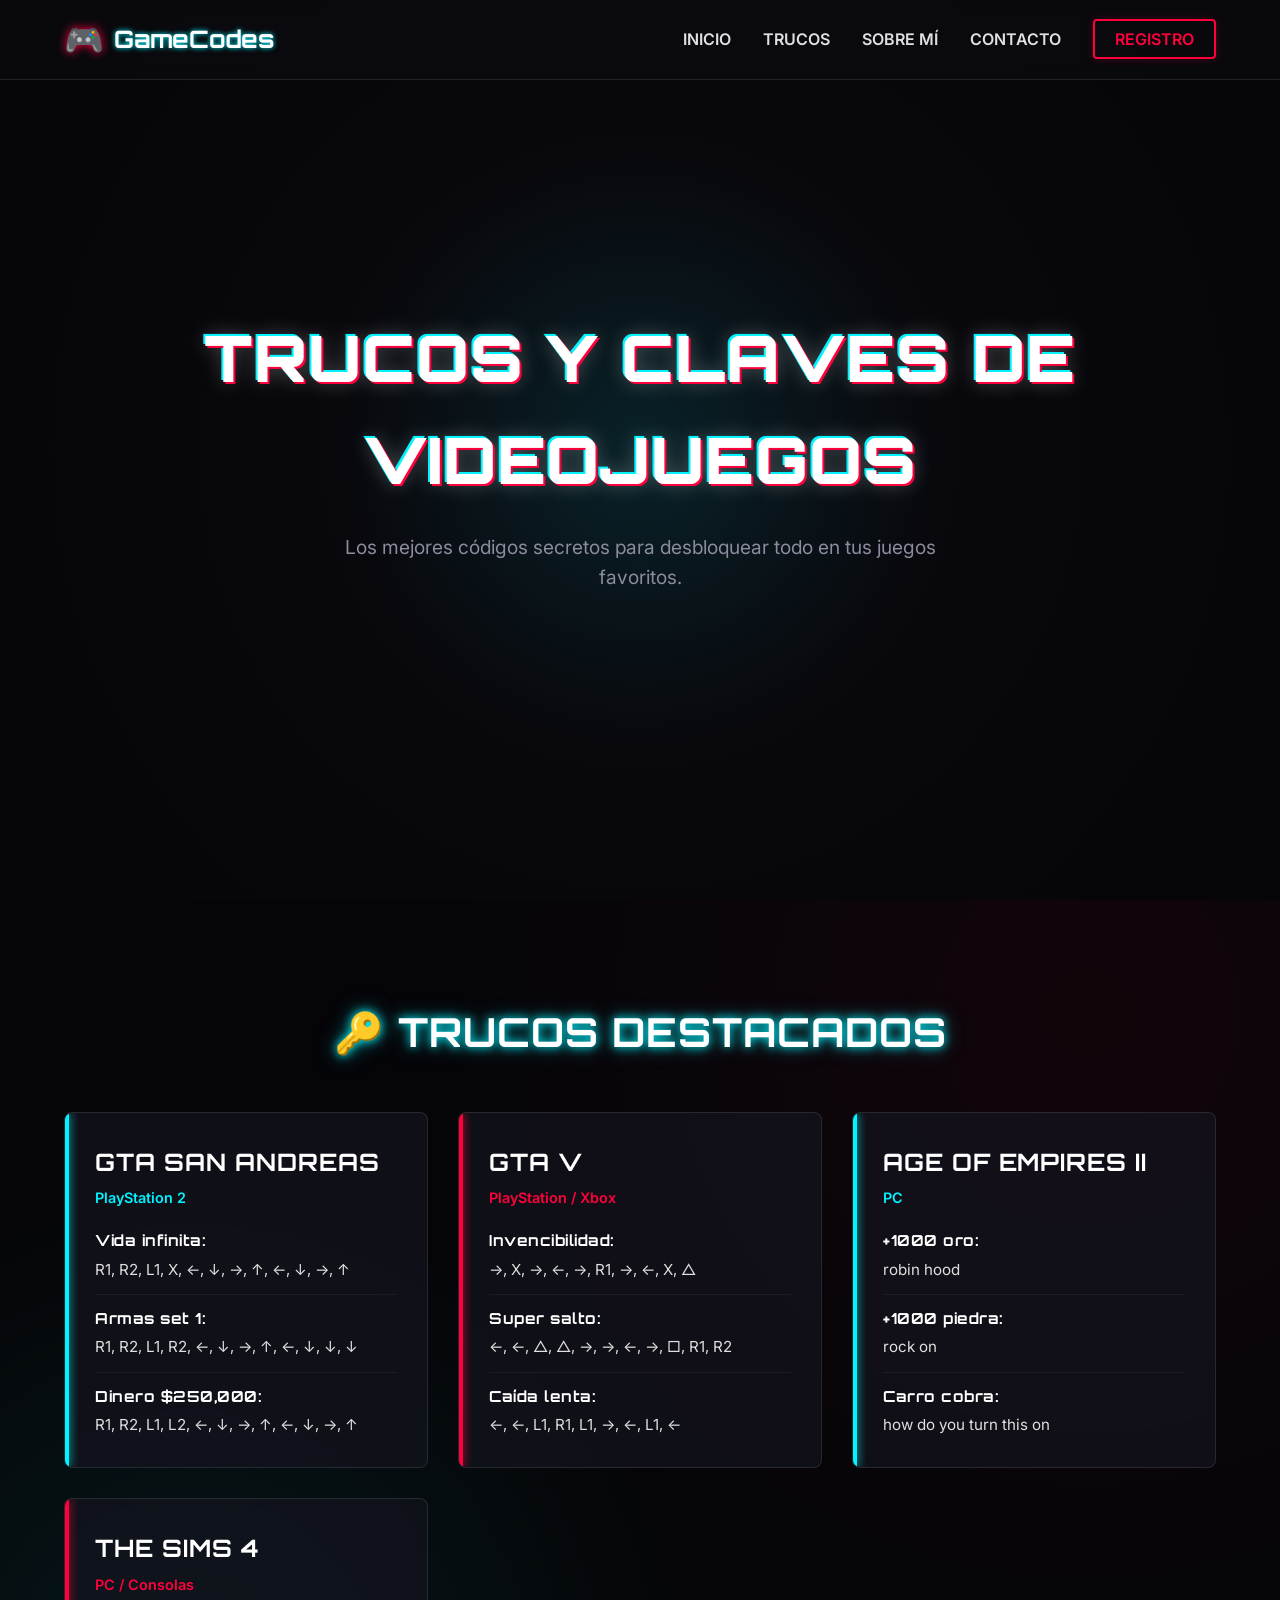
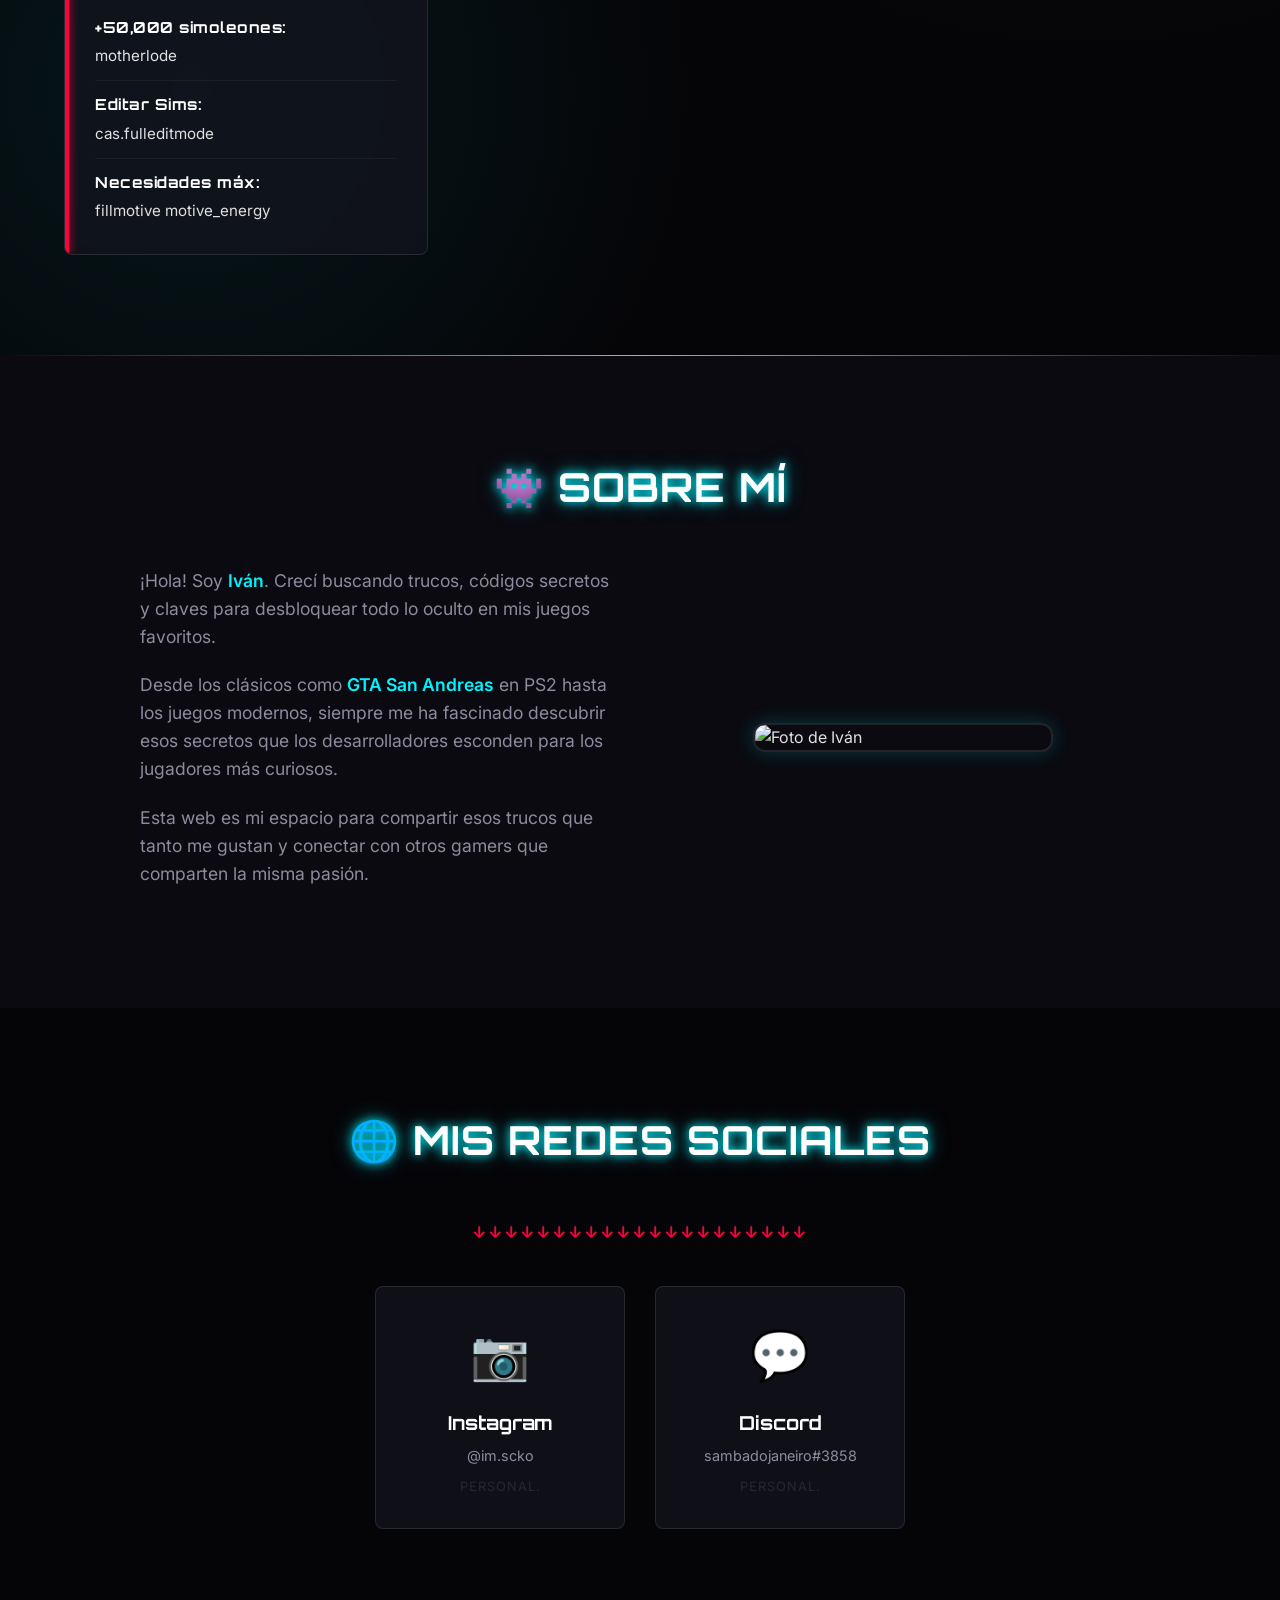
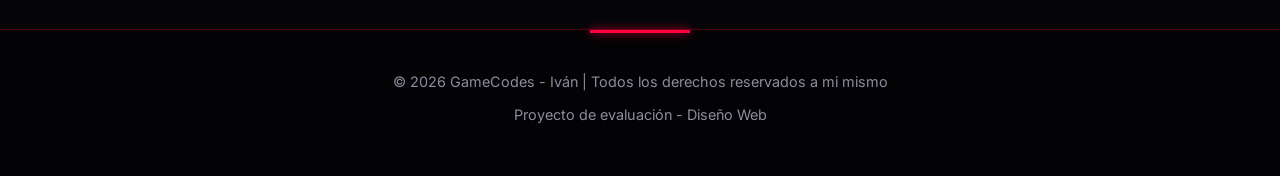
==== index.html @ 291d7704 "21-04-26" ====
<!DOCTYPE html>
<html lang="es">

<head>
    <!-- Metadatos del documento -->
    <meta charset="UTF-8">
    <meta name="viewport" content="width=device-width, initial-scale=1.0">
    <title>GameCodes | Trucos y Claves de Videojuegos - 2026</title>
    
    <!-- Google Fonts: Orbitron & Inter -->
    <link rel="preconnect" href="https://fonts.googleapis.com">
    <link rel="preconnect" href="https://fonts.gstatic.com" crossorigin>
    <link href="https://fonts.googleapis.com/css2?family=Inter:wght@300;400;600&family=Orbitron:wght@500;700;900&display=swap" rel="stylesheet">
    
    <!-- Ícono de la pestaña del navegador (favicon) -->
    <link rel="icon" href="imagenes/iconos o logo/hackerman.ico">
    <!-- Enlace a la hoja de estilos CSS -->
    <link rel="stylesheet" href="css/styles.css">
</head>

<body>

    <!-- ============ ENCABEZADO ============ -->
    <header>
        <a href="#inicio" class="logo">
            <span class="logo-icon">&#127918;</span> <!-- Emoji de control de videojuegoaaaaa -->
            <span class="logo-texto">GameCodes</span>
        </a>

        <!-- Menú de navegación -->
        <nav>
            <ul>
                <li><a href="#inicio">Inicio</a></li>
                <li><a href="#trucos">Trucos</a></li>
                <li><a href="#sobre-mi">Sobre Mí</a></li>
                <li><a href="#redes">Contacto</a></li>
                <li><a href="registro.html" class="boton-registro">Registro</a></li>
            </ul>
        </nav>
    </header>

    <!-- ============ SECCIÓN PRINCIPAL / BANNER ============ -->
    <main>

        <section id="inicio" class="banner">
            <h1>Trucos y Claves de Videojuegos</h1>
            <p>Los mejores códigos secretos para desbloquear todo en tus juegos favoritos.</p>
        </section>

        <!-- ============ SECCIÓN DE TRUCOS ============ -->
        <section id="trucos" class="trucos">
            <h2>&#128273; Trucos Destacados</h2> <!-- Emoji de llave -->

            <div class="trucos-grid">

                <!-- Tarjeta de truco 1 -->
                <article class="tarjeta-truco">
                    <h3>GTA San Andreas</h3>
                    <p class="plataforma">PlayStation 2</p>
                    <ul class="lista-trucos">
                        <li><strong>Vida infinita:</strong> R1, R2, L1, X, ←, ↓, →, ↑, ←, ↓, →, ↑</li>
                        <li><strong>Armas set 1:</strong> R1, R2, L1, R2, ←, ↓, →, ↑, ←, ↓, ↓, ↓</li>
                        <li><strong>Dinero $250,000:</strong> R1, R2, L1, L2, ←, ↓, →, ↑, ←, ↓, →, ↑</li>
                    </ul>
                </article>

                <!-- Tarjeta de truco 2 -->
                <article class="tarjeta-truco">
                    <h3>GTA V</h3>
                    <p class="plataforma">PlayStation / Xbox</p>
                    <ul class="lista-trucos">
                        <li><strong>Invencibilidad:</strong> →, X, →, ←, →, R1, →, ←, X, △</li>
                        <li><strong>Super salto:</strong> ←, ←, △, △, →, →, ←, →, □, R1, R2</li>
                        <li><strong>Caída lenta:</strong> ←, ←, L1, R1, L1, →, ←, L1, ←</li>
                    </ul>
                </article>

                <!-- Tarjeta de truco 3 -->
                <article class="tarjeta-truco">
                    <h3>Age of Empires II</h3>
                    <p class="plataforma">PC</p>
                    <ul class="lista-trucos">
                        <li><strong>+1000 oro:</strong> robin hood</li>
                        <li><strong>+1000 piedra:</strong> rock on</li>
                        <li><strong>Carro cobra:</strong> how do you turn this on</li>
                    </ul>
                </article>

                <!-- Tarjeta de truco 4 -->
                <article class="tarjeta-truco">
                    <h3>The Sims 4</h3>
                    <p class="plataforma">PC / Consolas</p>
                    <ul class="lista-trucos">
                        <li><strong>+50,000 simoleones:</strong> motherlode</li>
                        <li><strong>Editar Sims:</strong> cas.fulleditmode</li>
                        <li><strong>Necesidades máx:</strong> fillmotive motive_energy</li>
                    </ul>
                </article>

            </div>
        </section>

        <!-- ============ SECCIÓN SOBRE MÍ ============ -->
        <section id="sobre-mi" class="sobre-mi">
            <h2>&#128126; Sobre Mí</h2> <!-- Emoji de alien -->
            <div class="sobre-mi-contenido">
                <!-- Texto a la izquierda -->
                <div class="sobre-mi-texto">
                    <p>
                        ¡Hola! Soy <strong>Iván</strong>. Crecí buscando trucos, códigos secretos y claves para desbloquear todo lo oculto
                        en mis juegos favoritos.
                    </p>
                    <p>
                        Desde los clásicos como <strong>GTA San Andreas</strong> en PS2 hasta los juegos modernos,
                        siempre me ha fascinado descubrir esos secretos que los desarrolladores
                        esconden para los jugadores más curiosos.
                    </p>
                    <p>
                        Esta web es mi espacio para compartir esos trucos que tanto me gustan
                        y conectar con otros gamers que comparten la misma pasión.
                    </p>
                </div>
                <!-- Imagen a la derecha -->
                <div class="sobre-mi-imagen">
                    <img src="imagenes/iconos o logo/Usuario-ROot.png" alt="Foto de Iván">
                </div>
            </div>
        </section>

        <!-- ============ SECCIÓN REDES SOCIALES ============ -->
        <section id="redes" class="redes">
            <h2>&#127760; Mis Redes Sociales</h2> <!-- Emoji de globo -->
            <p class="redes-descripcion">↓↓↓↓↓↓↓↓↓↓↓↓↓↓↓↓↓↓↓↓↓</p>

            <div class="redes-grid">

                <!-- Tarjeta Instagram -->
                <a href="https://www.instagram.com/im.scko/" class="red-tarjeta instagram">
                    <span class="red-icono">&#128247;</span> <!-- Emoji cámara -->
                    <span class="red-nombre">Instagram</span>
                    <span class="red-usuario">@im.scko</span>
                    <span class="red-detalle">Personal.</span>
                </a>

                <!-- Tarjeta Discord -->
                <a href="https://discord.gg/543536992106053643" class="red-tarjeta discord">
                    <span class="red-icono">&#128172;</span> <!-- Emoji burbuja chat -->
                    <span class="red-nombre">Discord</span>
                    <span class="red-usuario">sambadojaneiro#3858</span>
                    <span class="red-detalle">Personal.</span>
                </a>


            </div>
        </section>

    </main>

    <!-- ============ PIE DE PÁGINA ============ -->
    <footer>
        <p>&copy; 2026 GameCodes - Iván | Todos los derechos reservados a mi mismo</p>
        <p>Proyecto de evaluación - Diseño Web</p>
    </footer>

</body>

</html>
---- css/styles.css ----
/* ==========================================================================
   VARIABLES GLOBALES (PALETA CYBERPUNK)
   ========================================================================== */
:root {
    --bg-dark: #0a0a10;
    --bg-darker: #050508;
    --bg-card: rgba(20, 20, 30, 0.7);
    --border-color: rgba(255, 255, 255, 0.1);
    
    --neon-cyan: #00f3ff;
    --neon-magenta: #ff003c;
    
    --text-main: #e0e0e0;
    --text-muted: #8c8c9e;

    /* Fonts */
    --font-heading: 'Orbitron', sans-serif;
    --font-body: 'Inter', sans-serif;
}

/* ==========================================================================
   RESET BÁSICO
   ========================================================================== */
* {
    margin: 0;
    padding: 0;
    box-sizing: border-box;
}

html {
    scroll-behavior: smooth;
    font-size: 16px;
}

body {
    background-color: var(--bg-darker);
    background-image: 
        radial-gradient(circle at 15% 50%, rgba(0, 243, 255, 0.08), transparent 25%),
        radial-gradient(circle at 85% 30%, rgba(255, 0, 60, 0.05), transparent 25%);
    color: var(--text-main);
    font-family: var(--font-body);
    line-height: 1.6;
    overflow-x: hidden;
    position: relative;
    min-height: 100vh;
}

/* Efecto de difuminado oscuro en movimiento con hackerman.ico */
body::before {
    content: '';
    position: fixed;
    top: -50%; 
    left: -50%;
    width: 200%; 
    height: 200%;
    background-image: url('../imagenes/iconos o logo/hackerman.ico');
    background-size: 250px;
    background-repeat: repeat;
    /* Mayor visibilidad */
    opacity: 0.15;
    z-index: -1;
    pointer-events: none;
    /* Difuminado mucho más ligero, mayor brillo */
    filter: blur(0px) contrast(1.2) brightness(0.7);
    animation: hackermanMove 30s linear infinite;
}

@keyframes hackermanMove {
    0% { transform: translate(0, 0); }
    100% { transform: translate(10%, 10%); }
}

/* ==========================================================================
   TIPOGRAFÍA Y ELEMENTOS COMUNES
   ========================================================================== */
h1, h2, h3 {
    font-family: var(--font-heading);
    letter-spacing: 1px;
    text-transform: uppercase;
}

a {
    text-decoration: none;
    color: var(--text-main);
    transition: all 0.3s ease;
}

h2 {
    font-size: 2.5rem;
    color: #fff;
    text-align: center;
    margin-bottom: 3rem;
    text-shadow: 0 0 10px var(--neon-cyan), 0 0 20px rgba(0, 243, 255, 0.5);
}

/* ==========================================================================
   HEADER Y NAVEGACIÓN (GLASSMORPHISM)
   ========================================================================== */
header {
    position: fixed;
    top: 0;
    width: 100%;
    height: 80px;
    background: rgba(10, 10, 16, 0.8);
    backdrop-filter: blur(10px);
    -webkit-backdrop-filter: blur(10px);
    border-bottom: 1px solid var(--border-color);
    display: flex;
    justify-content: space-between;
    align-items: center;
    padding: 0 5%;
    z-index: 1000;
}

.logo {
    display: flex;
    align-items: center;
    gap: 10px;
}

.logo-icon {
    font-size: 2rem;
    filter: drop-shadow(0 0 5px var(--neon-magenta));
}

.logo-texto {
    font-family: var(--font-heading);
    font-size: 1.5rem;
    font-weight: 700;
    color: #fff;
    text-shadow: 0 0 5px var(--neon-cyan);
}

nav ul {
    list-style: none;
    display: flex;
    gap: 2rem;
    align-items: center;
}

nav a {
    font-weight: 600;
    font-size: 1rem;
    text-transform: uppercase;
    position: relative;
    padding: 5px 0;
}

nav a::after {
    content: '';
    position: absolute;
    bottom: 0;
    left: 0;
    width: 0%;
    height: 2px;
    background: var(--neon-cyan);
    transition: width 0.3s ease;
    box-shadow: 0 0 8px var(--neon-cyan);
}

nav a:hover::after {
    width: 100%;
}

nav a:hover {
    color: var(--neon-cyan);
    text-shadow: 0 0 5px rgba(0, 243, 255, 0.5);
}

.boton-registro {
    background: transparent;
    border: 2px solid var(--neon-magenta);
    padding: 8px 20px;
    border-radius: 4px;
    color: var(--neon-magenta);
    box-shadow: 0 0 10px rgba(255, 0, 60, 0.2);
}

.boton-registro::after {
    display: none;
}

.boton-registro:hover {
    background: var(--neon-magenta);
    color: #fff;
    box-shadow: 0 0 15px var(--neon-magenta), inset 0 0 10px rgba(255,255,255,0.5);
    text-shadow: none;
}

/* ==========================================================================
   BANNER DE INICIO (HERO)
   ========================================================================== */
.banner {
    height: 100vh;
    display: flex;
    flex-direction: column;
    justify-content: center;
    align-items: center;
    text-align: center;
    padding: 0 20px;
    background: radial-gradient(circle at center, var(--bg-dark) 0%, var(--bg-darker) 100%);
    position: relative;
    overflow: hidden;
}

.banner::before {
    content: '';
    position: absolute;
    top: 50%;
    left: 50%;
    transform: translate(-50%, -50%);
    width: 600px;
    height: 600px;
    background: radial-gradient(circle, rgba(0,243,255,0.1) 0%, transparent 70%);
    z-index: 0;
}

.banner h1 {
    font-size: 4rem;
    font-weight: 900;
    color: #fff;
    margin-bottom: 20px;
    z-index: 1;
    text-shadow: 2px 2px 0px var(--neon-magenta),
                 -2px -2px 0px var(--neon-cyan),
                 0 0 20px rgba(255,255,255,0.3);
}

.banner p {
    font-size: 1.2rem;
    color: var(--text-muted);
    max-width: 600px;
    z-index: 1;
}

/* ==========================================================================
   SECCIÓN: TRUCOS
   ========================================================================== */
.trucos {
    padding: 100px 5%;
}

.trucos-grid {
    display: grid;
    grid-template-columns: repeat(auto-fit, minmax(280px, 1fr));
    gap: 30px;
}

.tarjeta-truco {
    background: var(--bg-card);
    border: 1px solid var(--border-color);
    border-radius: 8px;
    padding: 30px;
    position: relative;
    overflow: hidden;
    transition: transform 0.3s ease, box-shadow 0.3s ease, border-color 0.3s ease;
    backdrop-filter: blur(5px);
}

.tarjeta-truco::before {
    content: '';
    position: absolute;
    top: 0;
    left: 0;
    width: 4px;
    height: 100%;
    background: var(--neon-cyan);
    box-shadow: 0 0 10px var(--neon-cyan);
    transition: width 0.3s ease;
    z-index: 0;
}

.tarjeta-truco:nth-child(even)::before {
    background: var(--neon-magenta);
    box-shadow: 0 0 10px var(--neon-magenta);
}

.tarjeta-truco:hover {
    transform: translateY(-5px);
    border-color: rgba(255,255,255,0.3);
    box-shadow: 0 10px 30px rgba(0,0,0,0.5);
}

.tarjeta-truco:hover::before {
    width: 100%;
    opacity: 0.05;
}

.tarjeta-truco h3 {
    font-size: 1.5rem;
    margin-bottom: 5px;
    color: #fff;
    position: relative;
    z-index: 1;
}

.tarjeta-truco .plataforma {
    font-size: 0.9rem;
    color: var(--neon-cyan);
    margin-bottom: 20px;
    font-weight: 600;
    position: relative;
    z-index: 1;
}

.tarjeta-truco:nth-child(even) .plataforma {
    color: var(--neon-magenta);
}

.lista-trucos {
    list-style: none;
    position: relative;
    z-index: 1;
}

.lista-trucos li {
    margin-bottom: 12px;
    font-size: 0.95rem;
    padding-bottom: 12px;
    border-bottom: 1px solid rgba(255,255,255,0.05);
}

.lista-trucos li:last-child {
    border-bottom: none;
    margin-bottom: 0;
    padding-bottom: 0;
}

.lista-trucos strong {
    color: #fff;
    display: block;
    margin-bottom: 4px;
    font-family: var(--font-heading);
    letter-spacing: 0.5px;
}

/* ==========================================================================
   SECCIÓN: SOBRE MÍ
   ========================================================================== */
.sobre-mi {
    padding: 100px 5%;
    background-color: var(--bg-dark);
    position: relative;
}

.sobre-mi::before {
    content: '';
    position: absolute;
    top: 0;
    left: 0;
    width: 100%;
    height: 1px;
    background: linear-gradient(90deg, transparent, var(--neon-cyan), transparent);
}

.sobre-mi-contenido {
    display: flex;
    align-items: center;
    gap: 50px;
    max-width: 1000px;
    margin: 0 auto;
}

.sobre-mi-texto {
    flex: 1;
}

.sobre-mi-texto p {
    margin-bottom: 20px;
    font-size: 1.1rem;
    color: var(--text-muted);
}

.sobre-mi-texto strong {
    color: var(--neon-cyan);
    font-weight: 600;
}

.sobre-mi-imagen {
    flex: 1;
    display: flex;
    justify-content: center;
}

.sobre-mi-imagen img {
    max-width: 100%;
    width: 300px;
    height: auto;
    border-radius: 12px;
    border: 2px solid var(--border-color);
    box-shadow: 0 0 20px rgba(0, 243, 255, 0.2);
    /* Neon glow effect */
    transition: transform 0.3s ease, box-shadow 0.3s ease;
}

.sobre-mi-imagen img:hover {
    transform: scale(1.02);
    box-shadow: 0 0 30px rgba(0, 243, 255, 0.5), 0 0 10px rgba(255, 0, 60, 0.3);
    border-color: var(--neon-cyan);
}

/* ==========================================================================
   SECCIÓN: REDES SOCIALES
   ========================================================================== */
.redes {
    padding: 100px 5%;
    text-align: center;
}

.redes-descripcion {
    color: var(--neon-magenta);
    margin-bottom: 40px;
    font-weight: 700;
    letter-spacing: 2px;
}

.redes-grid {
    display: flex;
    justify-content: center;
    gap: 30px;
    flex-wrap: wrap;
}

.red-tarjeta {
    background: var(--bg-card);
    border: 1px solid var(--border-color);
    padding: 30px;
    border-radius: 8px;
    width: 250px;
    display: flex;
    flex-direction: column;
    align-items: center;
    transition: all 0.3s ease;
    position: relative;
    overflow: hidden;
}

.red-tarjeta.instagram:hover {
    border-color: #E1306C;
    box-shadow: 0 0 20px rgba(225, 48, 108, 0.5);
    transform: translateY(-5px);
}

.red-tarjeta.discord:hover {
    border-color: #5865F2;
    box-shadow: 0 0 20px rgba(88, 101, 242, 0.5);
    transform: translateY(-5px);
}

.red-icono {
    font-size: 3rem;
    margin-bottom: 15px;
}

.red-nombre {
    font-family: var(--font-heading);
    font-size: 1.2rem;
    font-weight: 700;
    color: #fff;
    margin-bottom: 5px;
}

.red-usuario {
    font-size: 0.9rem;
    color: var(--text-muted);
    margin-bottom: 10px;
}

.red-detalle {
    font-size: 0.8rem;
    color: var(--border-color);
    text-transform: uppercase;
    letter-spacing: 1px;
}

/* ==========================================================================
   PIE DE PÁGINA (FOOTER)
   ========================================================================== */
footer {
    background-color: #030305;
    padding: 40px 20px;
    text-align: center;
    border-top: 1px solid rgba(255, 0, 60, 0.3);
    position: relative;
}

footer::before {
    content: '';
    position: absolute;
    top: 0;
    left: 50%;
    transform: translateX(-50%);
    width: 100px;
    height: 3px;
    background: var(--neon-magenta);
    box-shadow: 0 0 10px var(--neon-magenta);
}

footer p {
    color: var(--text-muted);
    font-size: 0.9rem;
    margin-bottom: 10px;
}

/* ==========================================================================
   RESPONSIVE
   ========================================================================== */
@media (max-width: 768px) {
    .banner h1 {
        font-size: 2.5rem;
    }
    
    nav ul {
        flex-wrap: wrap;
        justify-content: center;
        gap: 1rem;
        font-size: 0.9rem;
    }

    .sobre-mi-contenido {
        flex-direction: column;
        text-align: center;
    }
    
    header {
        flex-direction: column;
        height: auto;
        padding: 15px;
        gap: 15px;
    }
    
    body {
        padding-top: 150px;
    }
}
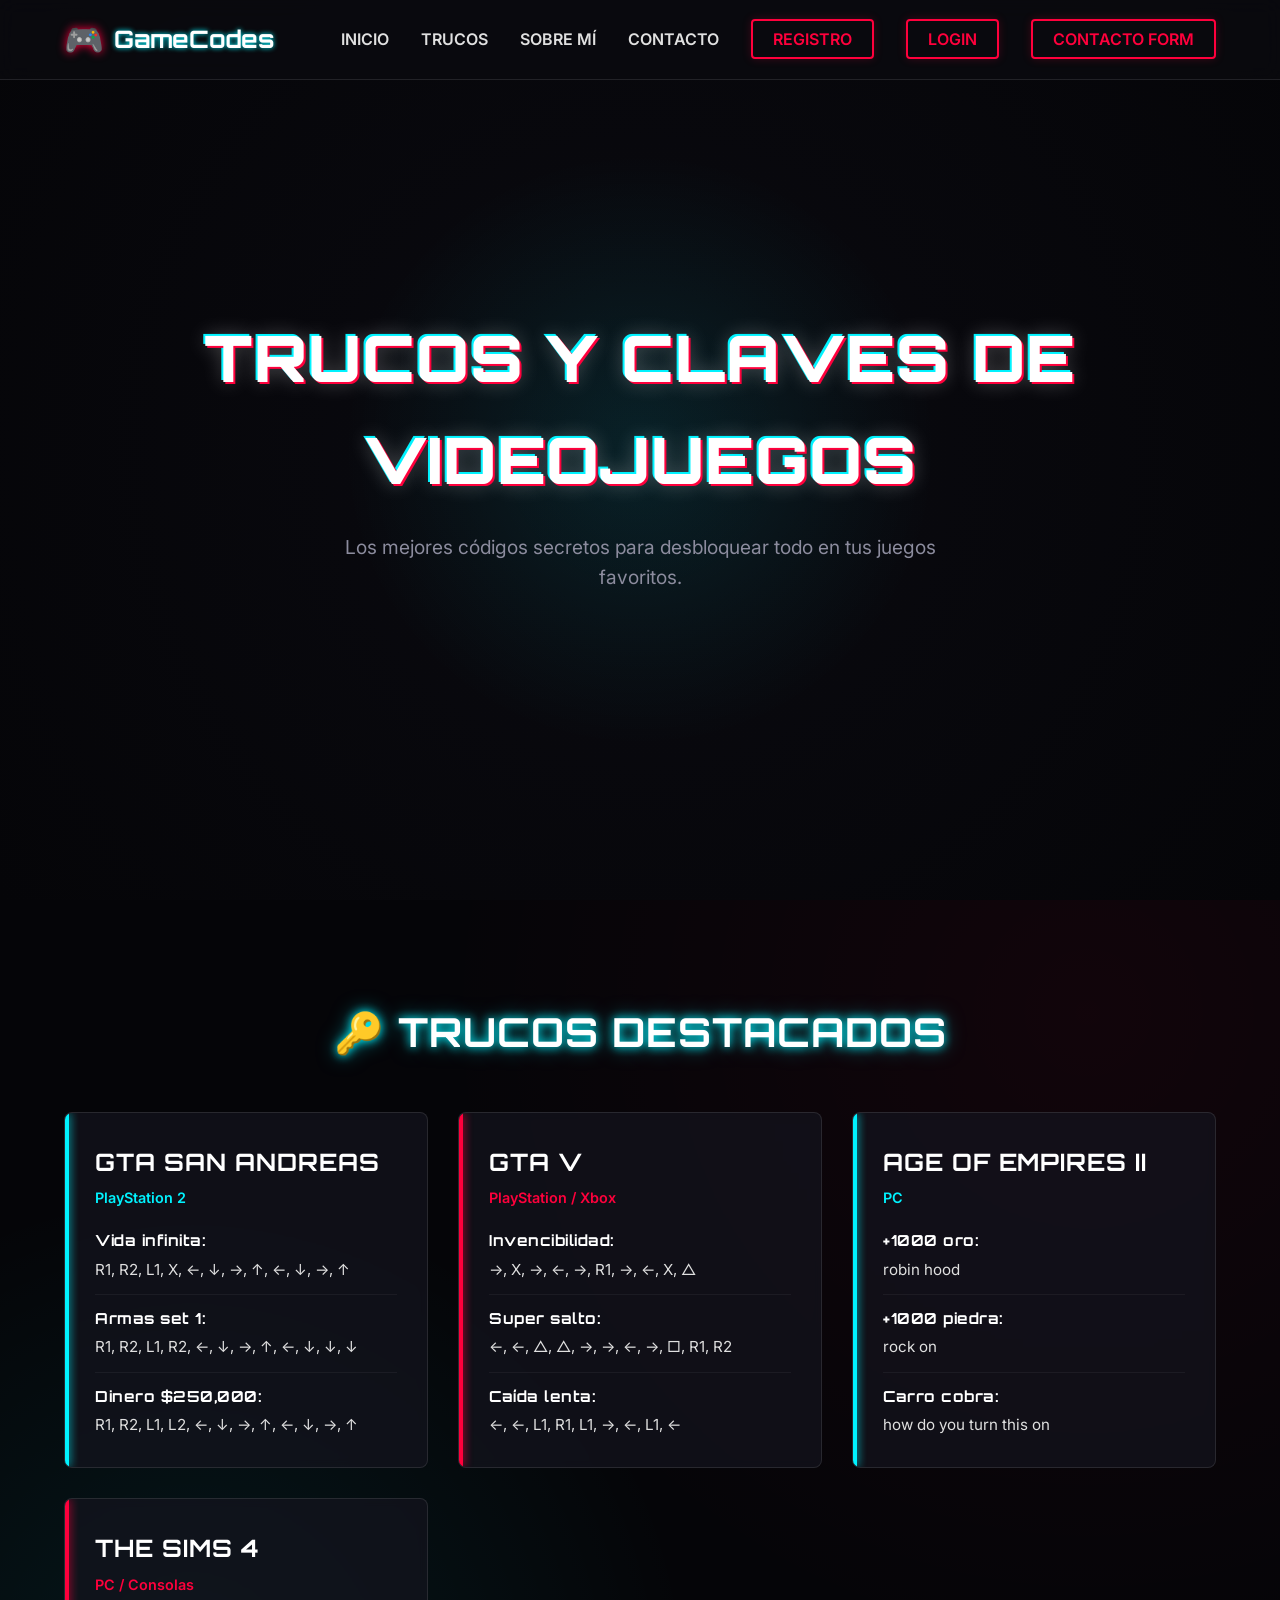
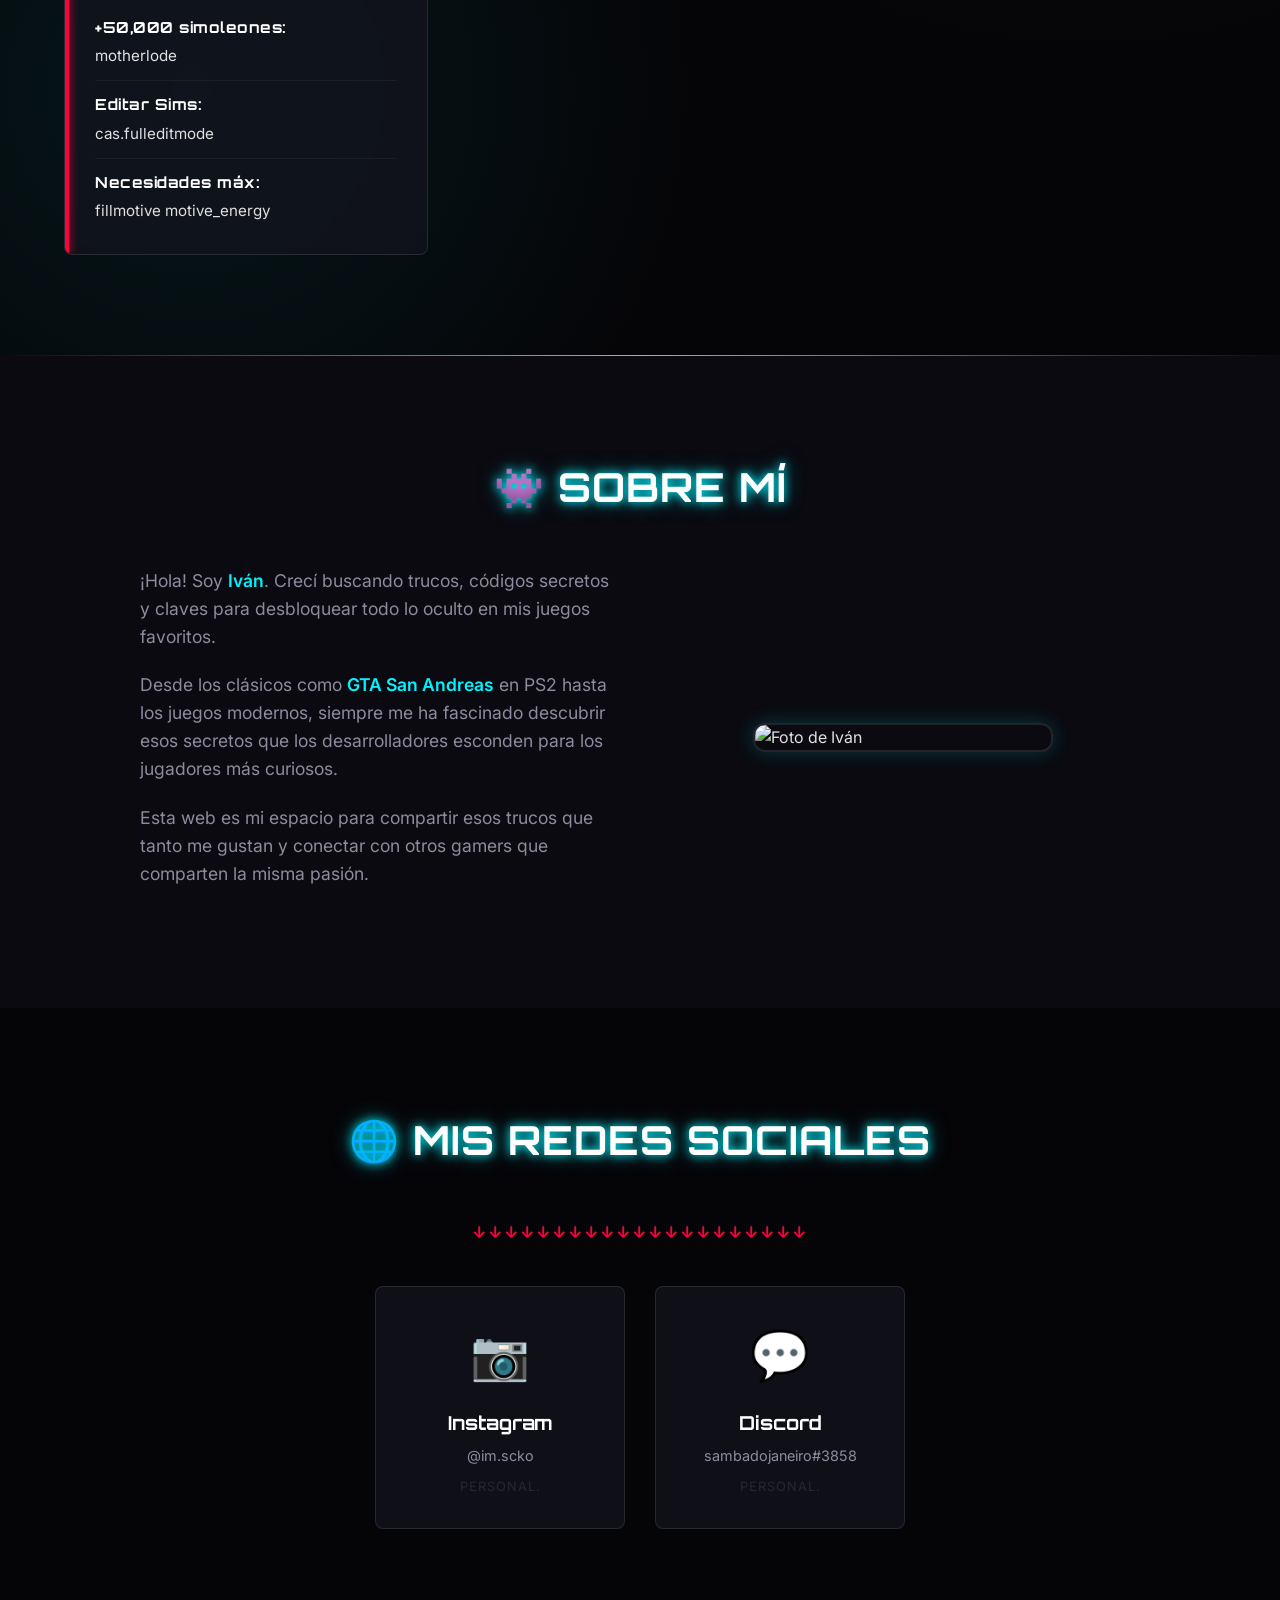
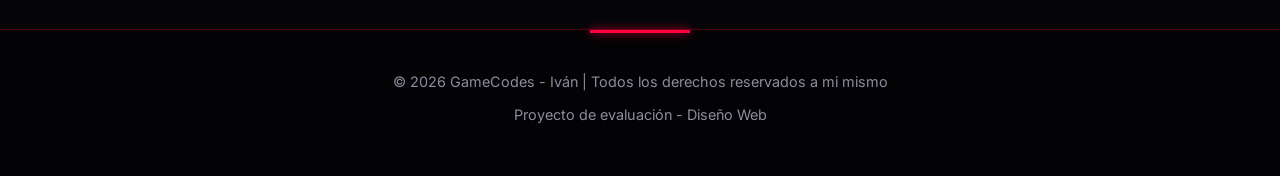
==== commit 87af5a7c: "actualizacion the last" ====
--- a/index.html
+++ b/index.html
@@ -35,6 +35,8 @@
                 <li><a href="#sobre-mi">Sobre Mí</a></li>
                 <li><a href="#redes">Contacto</a></li>
                 <li><a href="registro.html" class="boton-registro">Registro</a></li>
+                <li><a href="login.html" class="boton-registro">Login</a></li>
+                <li><a href="contacto.html" class="boton-registro">Contacto Form</a></li>
             </ul>
         </nav>
     </header>
